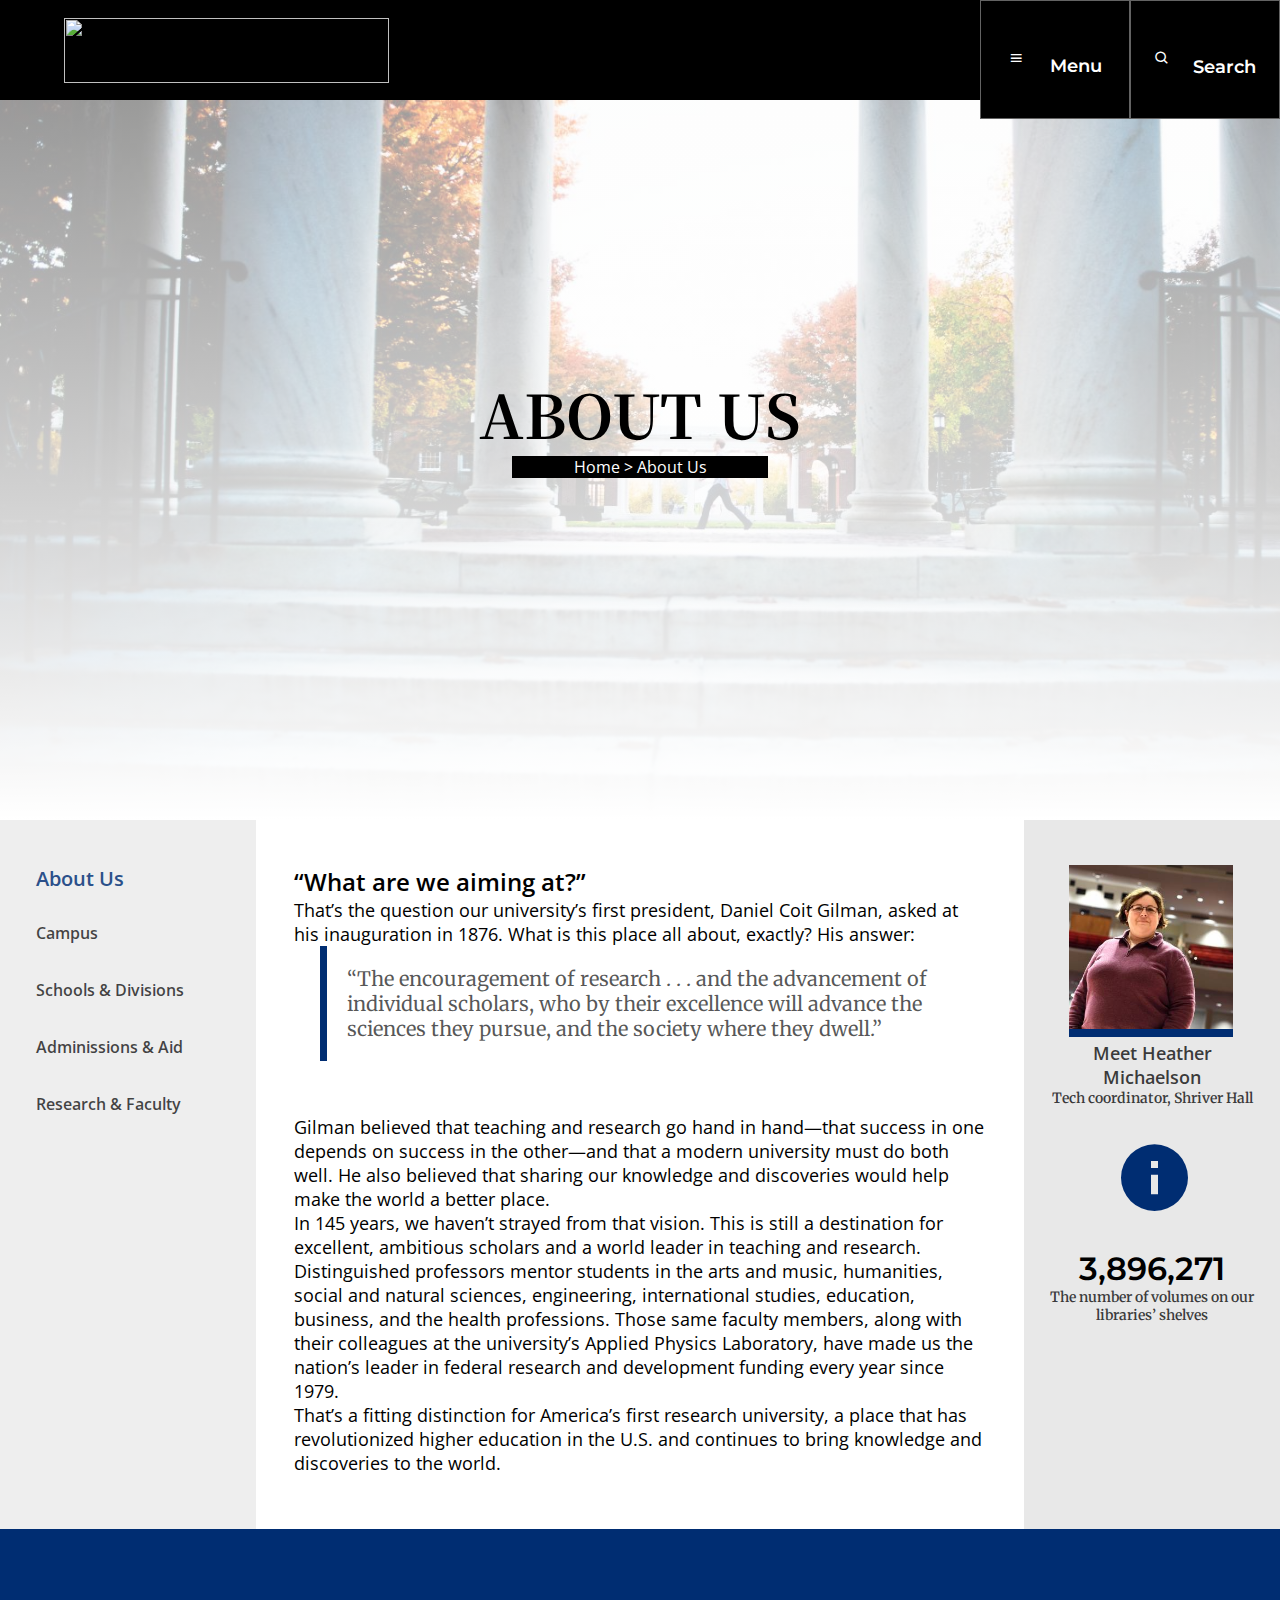
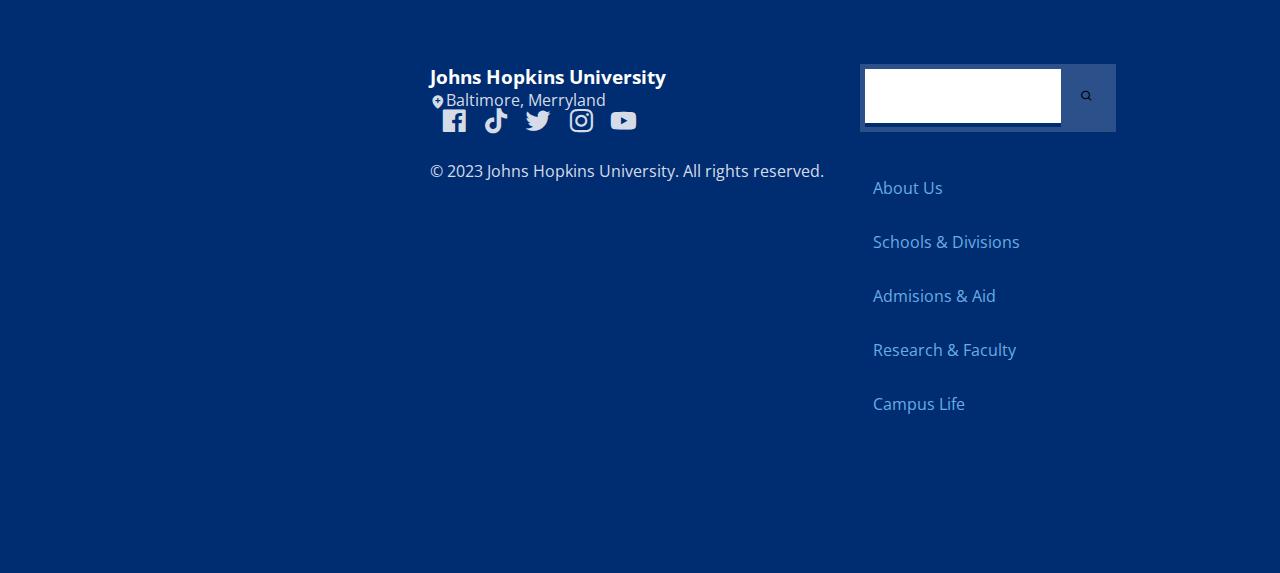
==== html/aboutUs.html @ f745ca9d "All sites - Sites related in the routes, emergent section and footer" ====
<!DOCTYPE html>
<html lang="en">

<head>
    <meta charset="UTF-8" />
    <meta name="viewport" content="width=device-width, initial-scale=1.0" />
    <link rel="stylesheet" href="../css/aboutUs.css" />
    <link href="https://unpkg.com/boxicons@2.1.4/css/boxicons.min.css" rel="stylesheet" />
    <link href="https://cdn.jsdelivr.net/npm/bootstrap@5.3.2/dist/css/bootstrap.min.css" rel="stylesheet"
        integrity="sha384-T3c6CoIi6uLrA9TneNEoa7RxnatzjcDSCmG1MXxSR1GAsXEV/Dwwykc2MPK8M2HN" crossorigin="anonymous" />
    <link rel="preconnect" href="https://fonts.googleapis.com" />
    <link rel="preconnect" href="https://fonts.gstatic.com" crossorigin />
    <link
        href="https://fonts.googleapis.com/css2?family=Merriweather:wght@700&family=Montserrat:wght@200;300;700&family=Noto+Serif+JP:wght@300&family=Open+Sans:wght@300;500;700&display=swap"
        rel="stylesheet" />
    <link rel="icon" href="../img/icon.png" />
    <title>About Us</title>
</head>

<body>
    <div class="first-section">
        <div class="header">
            <a href="../html/index.html" class="header-logo">
                <img src="https://www.jhu.edu/assets/themes/machado/assets/images/logos/university-logo-small-horizontal-white-no-clear-space-e44019a003.png"
                    alt="" />
            </a>
            <ul class="header-menus">
                <li class="menu-option" id="header-menu">
                    <a class="menu-icon">
                        <i class="bx bx-menu"></i>
                    </a>
                    <div class="menu-icon-text">
                        <p>Menu</p>
                    </div>
                </li>
                <li class="menu-option" id="header-search">
                    <a class="menu-icon">
                        <i class="bx bx-search"></i>
                    </a>
                    <div class="menu-icon-text">
                        <p>Search</p>
                    </div>
                </li>
            </ul>
        </div>

        <div class="menu-section1">
            <div class="menu-section1-item">
                <p>About Us</p>
                <div class="menu-button">
                    <a href="../html/aboutUs.html"><i class="bx bx-link-alt"></i>
                    </a>
                </div>
            </div>
            <div class="interspace"></div>
            <div class="menu-section1-item">
                <p>Schools & Divisions</p>
                <div class="menu-button">
                    <a href="../html/programs.html">
                        <i class="bx bx-link-alt"></i>
                    </a>
                </div>
            </div>
            <div class="interspace"></div>
            <div class="menu-section1-item">
                <p>Admisions & Aid</p>
                <div class="menu-button">
                    <a href="../html/admissions.html">
                        <i class="bx bx-link-alt"></i>
                    </a>
                </div>
            </div>
            <div class="interspace"></div>
            <div class="menu-section1-item">
                <p>Research & Faculty</p>
                <div class="menu-button">
                    <a href="../html/research.html">
                        <i class="bx bx-link-alt"></i>
                    </a>
                </div>
            </div>
            <div class="interspace"></div>
            <div class="menu-section1-item">
                <p>Campus Life</p>
                <div class="menu-button">
                    <a href="../html/campus.html">
                        <i class="bx bx-link-alt"></i>
                    </a>
                </div>
            </div>
        </div>
        <div class="menu-section2">
            <ul class="menu-section2-items">
                <div class="input">
                    <div class="input-group flex-nowrap">
                        <span class="input-group-text" id="addon-wrapping"><i class="bx bx-search"></i></span>
                        <input type="text" class="form-control" placeholder="" aria-label="Username"
                            aria-describedby="addon-wrapping" />
                    </div>
                </div>
                <h2>Common Searches</h2>
                <li>
                    <a href="" class="menu-section2-item-a">Why is it called Johns Hopkins</a>
                </li>
                <li>
                    <a href="" class="menu-section2-item-a">What majors and minors are offered?</a>
                </li>
                <li>
                    <a href="" class="menu-section2-item-a">Where can i dinfo information about graduate programs?</a>
                </li>
                <li>
                    <a href="" class="menu-section2-item-a">How much is tuition</a>
                </li>
                <li>
                    <a href="" class="menu-section2-item-a">What financial aid packages are available</a>
                </li>
                <li><a href="" class="menu-section2-item-a">How do i apply?</a></li>
                <li>
                    <a href="" class="menu-section2-item-a">How do i get to campus?</a>
                </li>
                <li>
                    <a href="" class="menu-section2-item-a">Where can i find job listings</a>
                </li>
                <li>
                    <a href="" class="menu-section2-item-a">Where can i log in myJHU?</a>
                </li>
            </ul>
        </div>

        <div class="main-content">
            <div class="main-text-container">
                <div class="main-text">
                    <h1>ABOUT US</h1>
                    <div class="path-section">
                        <p>Home > About Us</p>
                    </div>
                </div>
            </div>
        </div>
    </div>

    <div class="contentSection">
        <div class="route">
            <div class="element">
                <a href="../html/aboutUs.html">About Us</a>
            </div>
            <div class="element">
                <a href="../html/campus.html">Campus</a>
            </div>
            <div class="element">
                <a href="../html/programs.html">Schools & Divisions</a>
            </div>
            <div class="element">
                <a href="../html/admissions.html">Adminissions & Aid</a>
            </div>
            <div class="element">
                <a href="../html/research.html">Research & Faculty</a>
            </div>
        </div>

        <div class="info">
            <div class="section1">
                <h2>“What are we aiming at?”</h2>
                <p>
                    That’s the question our university’s first president, Daniel Coit
                    Gilman, asked at his inauguration in 1876. What is this place all
                    about, exactly? His answer:
                </p>
                <p>
                    “The encouragement of research . . . and the advancement of
                    individual scholars, who by their excellence will advance the
                    sciences they pursue, and the society where they dwell.”
                </p>
            </div>

            <div class="section2">
                <p>
                    Gilman believed that teaching and research go hand in hand—that
                    success in one depends on success in the other—and that a modern
                    university must do both well. He also believed that sharing our
                    knowledge and discoveries would help make the world a better place.
                </p>
                <p>
                    In 145 years, we haven’t strayed from that vision. This is still a
                    destination for excellent, ambitious scholars and a world leader in
                    teaching and research. Distinguished professors mentor students in
                    the arts and music, humanities, social and natural sciences,
                    engineering, international studies, education, business, and the
                    health professions. Those same faculty members, along with their
                    colleagues at the university’s Applied Physics Laboratory, have made
                    us the nation’s leader in federal research and development funding
                    every year since 1979.
                </p>
                <p>
                    That’s a fitting distinction for America’s first research
                    university, a place that has revolutionized higher education in the
                    U.S. and continues to bring knowledge and discoveries to the world.
                </p>
            </div>
        </div>

        <div class="students">
            <div class="student">
                <a href="">
                    <img src="../img/michaelson_thumb-300x300.jpg" alt="" />
                </a>
                <p>Meet Heather Michaelson</p>
                <p>Tech coordinator, Shriver Hall</p>
            </div>
            <div class="tip">
                <i class="bx bxs-info-circle"></i>
                <h1>3,896,271</h1>
                <p>The number of volumes on our libraries’ shelves</p>
            </div>
        </div>
    </div>

    <footer>
        <div class="sectionFooter">
            <div class="logoContainer">
                <img src="https://www.jhu.edu/assets/themes/machado/assets/images/logos/university-logo-small-horizontal-white-156eae9527.svg"
                    alt="" />
            </div>
        </div>
        <div class="sectionFooter">
            <h3>Johns Hopkins University</h3>
            <div class="location">
                <i class="bx bxs-location-plus"></i>
                <p>Baltimore, Merryland</p>
            </div>
            <div class="socialMedia">
                <i class="bx bxl-facebook-square"></i>
                <i class="bx bxl-tiktok"></i>
                <i class="bx bxl-twitter"></i>
                <i class="bx bxl-instagram"></i>
                <i class="bx bxl-youtube"></i>
            </div>
            <p class="copyright">
                © 2023 Johns Hopkins University. All rights reserved.
            </p>
        </div>
        <div class="sectionFooter">
            <ul>
                <li class="inputFooter">
                    <input type="text" />
                    <button>
                        <i class="bx bx-search"></i>
                    </button>
                </li>
                <li>
                    <a href="../html/aboutUs.html">
                        <p>About Us</p>
                    </a>
                </li>
                <li>
                    <a href="../html/programs.html">
                        <p>Schools & Divisions</p>
                    </a>
                </li>
                <li>
                    <a href="../html/admissions.html">
                        <p>Admisions & Aid</p>
                    </a>
                </li>
                <li>
                    <a href="../html/research.html">
                        <p>Research & Faculty</p>
                    </a>
                </li>
                <li>
                    <a href="../html/campus.html">
                        <p>Campus Life</p>
                    </a>
                </li>
            </ul>
        </div>
    </footer>

    <script src="../js/menus.js"></script>
</body>

</html>
---- css/aboutUs.css ----
*{
    box-sizing: border-box;
    margin: 0;
    padding: 0;
}

:root{
    scroll-behavior: smooth;
    --fontOpenSans: 'Open Sans', sans-serif;
    --fontMontserrat: 'Montserrat', sans-serif;
    --fontMarriweather: 'Merriweather', serif;
    --fontNotoSerif: 'Noto Serif JP', serif;
    --color1: rgb(0,45,114);
    --color2: rgb(43,80,138);
    --color3: rgb(0,114,206);
    --color4: rgb(104,172,229);
    --color5: rgb(22,63,126);
    --color6: rgb(49,38,29);
    --color7: rgb(213,220,232);
}

body,html{
    
}

.header{
    height: 100vh;
    width: 100%;
    height: 100px;
    display: flex;
    justify-content: space-between;
    background-color: #000;
}

.page-content{
    z-index: 1;
}

.first-section{
    
    background-repeat: no-repeat;
    background-size: cover;
    background-position:center;
    scroll-snap-align: center;
}

.header-logo{
    width: 325px;
    height: 65%;
    margin-left: 5vw;
    margin-top: 2vh;
}

.header-logo img{
    width: 100%;
    height: 100%;
}

.header-menus{
    text-align: right;
    display: flex;
}

.menu-option{
    list-style-type: none;
    width: 150px;
    height: 119%;
    display: flex;
    align-items: center;
    justify-content: space-evenly;
    border: solid 1px rgba(255, 255, 255, 0.39);
    cursor: pointer;
    background-color: black;
}

.menu-icon-text{
    display: flex;
    align-items: center;
}

.menu-icon-text p{
    margin-top: 25%;
    font-family: var(--fontMontserrat);
    font-weight: 600;
    font-size: 18px;
    color: white;
}

.menu-icon i{
    color: white;
}


.menu-option:hover{
    background-color: var(--color2);
    transition: background-color 0.3s ease;
}

.menu-option:hover .menu-icon i{
    transform: scale(1.5, 1.5);
    transition: transform 0.3s ease;
}

.menu-option:hover .menu-icon-text p{
    color: white;
    transition: color 0.3s ease-in-out;
}

.menu-section1, .menu-section2{
    position: fixed;
    top: 0;
    right: 0;
    width: 30vw;
    height: 100%;
    background-image: linear-gradient(90deg, var(--color1) 100%, var(--color1) 100%, rgba(0,45,144,1) 100%);
    display: flex;
    flex-direction: column;
    justify-content: space-evenly;
    align-items: center;
    transition: transform .3s ease-in-out;
    transform: translate(110%);
    box-shadow: 0 0 6px rgba(0, 0, 0, .5);
    z-index: 2;
}

.menu-section1{
    display: flex;
    flex-direction: column;
    padding-inline: 30px;
    padding-top: 50px;
}

.menu-section1-item{
    display: flex;
    flex-direction: row;
    justify-content: space-between;
    align-items: center;
    width: 100%;
    height: 30px;
}

.menu-section1-item p{
    text-align: left;
    font-family: var(--fontOpenSans);
    font-size: 20px;
    color: white;
    margin-bottom: 0;
}

.menu-section2{
    padding-top: 3vh;
    padding-right: 2vw;
}

.menu-section2-items{
    list-style-type: none;
}

.menu-section2-items li{
    margin-top: 2vh;
    padding-inline: 1vw;
    border-radius: .5rem;
}

.menu-section2-items li:hover{
    background-color: var(--color2);
}

.menu-section2 h2{
    color: white;
    font-family: var(--fontOpenSans);
    margin-top: 3vh;
    margin-bottom: 3vh;
}

.menu-section2-item-a{
    text-decoration: none;
    color: var(--color4);
    
}

.menu-button{
    cursor: pointer;
    background-color: var(--color5);
    width: 30px;
    height: 100%;
    display: flex;
    align-items: center;
    justify-content: center;
    border-radius: .7rem;
}

.menu-button img{
    width: 60%;
    height: 60%;
    color: rgba(255, 255, 255, 0.349);
}

.menu-button:hover{
    background-color: var(--color3);
    transition: background-color 0.3s ease;
}

.menu-button:hover i{
    color: white;
    transition: color 0.3s ease;
    transform: scale(1.2, 1.2);
    transition: transform 0.3s ease;
}

.main-content{
    grid-column: 2 / 3;
    display: grid;
    grid-template-columns: 20vw 1fr 20vw;
    height: 80vh;

    background-image:linear-gradient(0deg, rgba(255,255,255,1) 0%, rgba(253, 253, 253, 0.603) 100%),url('../img/11-1600x800.jpg');
    background-size: cover; /* Ajusta la imagen para cubrir todo el fondo */
    background-repeat: no-repeat; 
}


.main-text-container{
    display: grid;
    grid-column: 2/3;
    grid-template-rows: 1fr 40vh 1fr;
}

.main-text-container .main-text{
    grid-row: 2/3;
    text-align: center;
    margin-top: 10vh;
}

.main-text-container .main-text h1{
    font-family: var(--fontNotoSerif);
    font-size: 60px;
}

.main-text-container .main-text .path-section{
    background-color: #000;
    font-family: var(--fontOpenSans);
    margin-inline: 20vw;
    color: white;
}

.contentSection{
    display: flex;
    justify-content: space-evenly;
}

.route{
    width: 20vw;
    padding-left: 2vw;
    padding-top: 5vh;
    background-color: rgb(238, 238, 238);
}

.route .element{
    margin-bottom: 3vh;
    height: 30px;
    width: 15vw;
}

.route .element:first-child a{
    color: var(--color2);
    font-size: 20px;

}

.route .element a{
    text-decoration: none;
    font-family: var(--fontOpenSans);
    font-weight: 600;
    font-size: 16px;
    padding: 10px;
    color: rgba(0, 0, 0, 0.726);
}

.route .element:hover{
    background-color: rgba(128, 128, 128, 0.466);
    transform: translateX(5%);
    transition: 0.3 background-color ease;
    transition: 0.3s transform ease;
}

.info{
    width: 60vw;
    padding-inline: 3vw;
    padding-top: 5vh;
}

.info h2{
    font-family: var(--fontOpenSans);
    font-weight: 600;
}

.info p{
    font-family: var(--fontOpenSans);
}

.info button{
    padding-inline: 2vw;
    border: solid 2px black;
    background-color: white;
    font-family: var(--fontOpenSans);
    font-weight: 600;
    color: rgba(0, 0, 0, 0.836);
    transition: 0.3 color ease;
    transition: 0.3s background-color ease;
    transition: 0.3s border-color ease;
}

.info button:hover{
    
    background-color: var(--color3);
    color: white;
    border: solid var(--color3);
}

.info .section1, .info .section2, .info .section3, .info .section4{
    margin-bottom: 6vh;
}

.info .section1 p, .info .section2 p{
    font-family: var(--fontOpenSans);
    font-size: 18px;
}

.info .section1 p:nth-child(3){
    width: 50vw;
    border-left: solid 7px var(--color1);
    padding: 20px;
    margin-left: 2vw;
    font-family: var(--fontMarriweather);
    color: #000000a8;
    font-size: 20px;
}

.info .section2 .profile{
    display: flex;
    height: 50px;
    border-radius: 10em;
}

.info .section2 .profile a img{
    width: auto;
    height: 100%;
    border-radius: 150px;
}

.info .section2 .profile p:first-of-type{
    margin-top: 2vh;
    margin-left: 1vw;
    font-weight:600;
    font-size: 17px;
}

.students{
    width: 20vw;
    padding-inline: 2vw;
    background-color: rgba(228, 228, 228, 0.835)
}

.students a img{
    width: 80%;
    height: 80%;
    margin-left: 1.5vw;
    margin-top: 5vh;
    border-bottom: solid 8px var(--color1);
}

.students p{
    margin: 0;
    font-family: var(--fontMarriweather);
    font-weight: 600;
    font-size: 14px;
    text-align: center;
    color: rgba(0, 0, 0, 0.767);
}

.students .student p:first-of-type{
    font-size: 18px;
    font-family: var(--fontOpenSans);

}

.students .tip i{
    scale: 500%;
    margin-bottom: 7vh;
    margin-top: 7vh;
    margin-left: 7.5vw;
    color: var(--color1);
}

.students .tip h1{
    text-align: center;
    font-family: var(--fontMontserrat);
    font-weight: 600;
}

footer{
    display: grid;
    grid-template-columns: 1fr 1fr 1fr;
    gap: 10px;
    background-color: var(--color1);
    font-family: var(--fontOpenSans);
    padding-top: 15vh;
    padding-bottom: 15vh;
    scroll-snap-align: start;
}

footer ul{
    list-style: none;
}

footer a{
    text-decoration: none;
}

footer .sectionFooter:nth-child(2){
    padding-top: 0vh;
}

.sectionFooter:nth-child(2) h3{
    color: white;
}

.location{
    display: flex;
    color: var(--color7);
}

.location i{
    margin-top: 5px;
}

.socialMedia{
    margin-bottom: 3vh;
    padding-left: 2vw;
}

.socialMedia i{
    color: var(--color7);
    width: 3vw;
    transform: scale(190%);
}

.socialMedia i:hover{
    color: var(--color4);
    transition: 0.3s color ease;
}

.copyright{
    color: var(--color7);
}

.sectionFooter:nth-child(3){
    
    padding-right: 3vw;

}

.sectionFooter:nth-child(3) .inputFooter{
    display: flex;
    width: 20vw;
    height: 7.5vh;
    border: 0;
    padding:0;
    border: solid 5px var(--color2);
    margin-bottom: 4vh;
}

.inputFooter input{
    border: 0;
    width: 100%;
    height: 6vh;
    padding-inline: 1vw;
    font-family: var(--fontOpenSans);
}

.inputFooter input:focus{
    outline: none; /* Quita el contorno al seleccionar el input */
    border-color: var(--color4); /* Cambia el color del borde al seleccionar el input */
    box-shadow: 0 0 5px var(--color4);
}

.inputFooter button{
    border: 0;
    width: 5vw;
    background-color: var(--color2);
}

.inputFooter button:hover{
    background-color: var(--color1);
    transition: 0.3s background-color ease;
}

.inputFooter button:hover i{
    color: white;
    transition: 0.3s transform ease;
    transform: scale(120%);
}

.sectionFooter:nth-child(3) ul li{
    width: 80%;
    height: 6vh
}

.sectionFooter:nth-child(3) ul li:hover{
    cursor: pointer;
    background-color: var(--color5);
    transition: 0.4s background-color ease;
}

.sectionFooter:nth-child(3) ul li:hover a p{
    color: white;
    transition: 0.4s color ease;
}

.sectionFooter:nth-child(3) ul li a p{
    color: var(--color4);
    padding-top: 1vh;
    padding-left: 1vw;
}


.spread{
    transform: translate(0);
}

@media screen and (max-width:800px){

    .header{
        flex-direction: column;
        align-items: center;
    }
    .header-menus{
        visibility: hidden;
    }
    .header-logo img{
        width: 80%;
        height: 80%;
        margin-top: 2vh;
    }
    .main-content{
        display: flex;
        justify-content: flex-start;
        height: 30vh;

    }

    .main-content h1, .main-content p{
        text-align: left;
    }

    .main-content .main-text-container h1{
        font-size: 30px;
        margin-left: 3vw;
    }
    .path-section{
        margin-left: 3vw !important;
        font-size: 18px ;
    }

    .info{
        width: 70vw;
    }
    .students{
        width: 30vw;
    }
    .route{
        display: none;
        visibility: hidden;
    }

    .info .section4{
        display: flex;
        flex-direction: column;
        padding-inline: 5vw;
        width: 65vw;
    }
    .info .section4 p{
        width: 100%;
        text-align: justify;
    }
    .info .section4 h2{
        margin-right: 5vw;
    }
    footer{
        display: flex;
        flex-direction: column;
    }
    .sectionFooter >*{
        justify-content: center;
        text-align: center;
    }
    .socialMedia{
        display: flex;
        justify-content: space-evenly;
    }
    .sectionFooter:nth-child(3) .inputFooter{
        width: 80vw;
    }
    .inputFooter button{
        width: 10vw;
    }
    .sectionFooter:nth-child(3) ul li {
        width: 85vw;
    }
}

@media screen and (max-width:600px) {
    .header .header-logo img{
        justify-content: center;
        width: 65%;
        height: 65%;
        margin-inline: 10vw;
    }
    .students{
        display: none;
        visibility: hidden;
    }
}
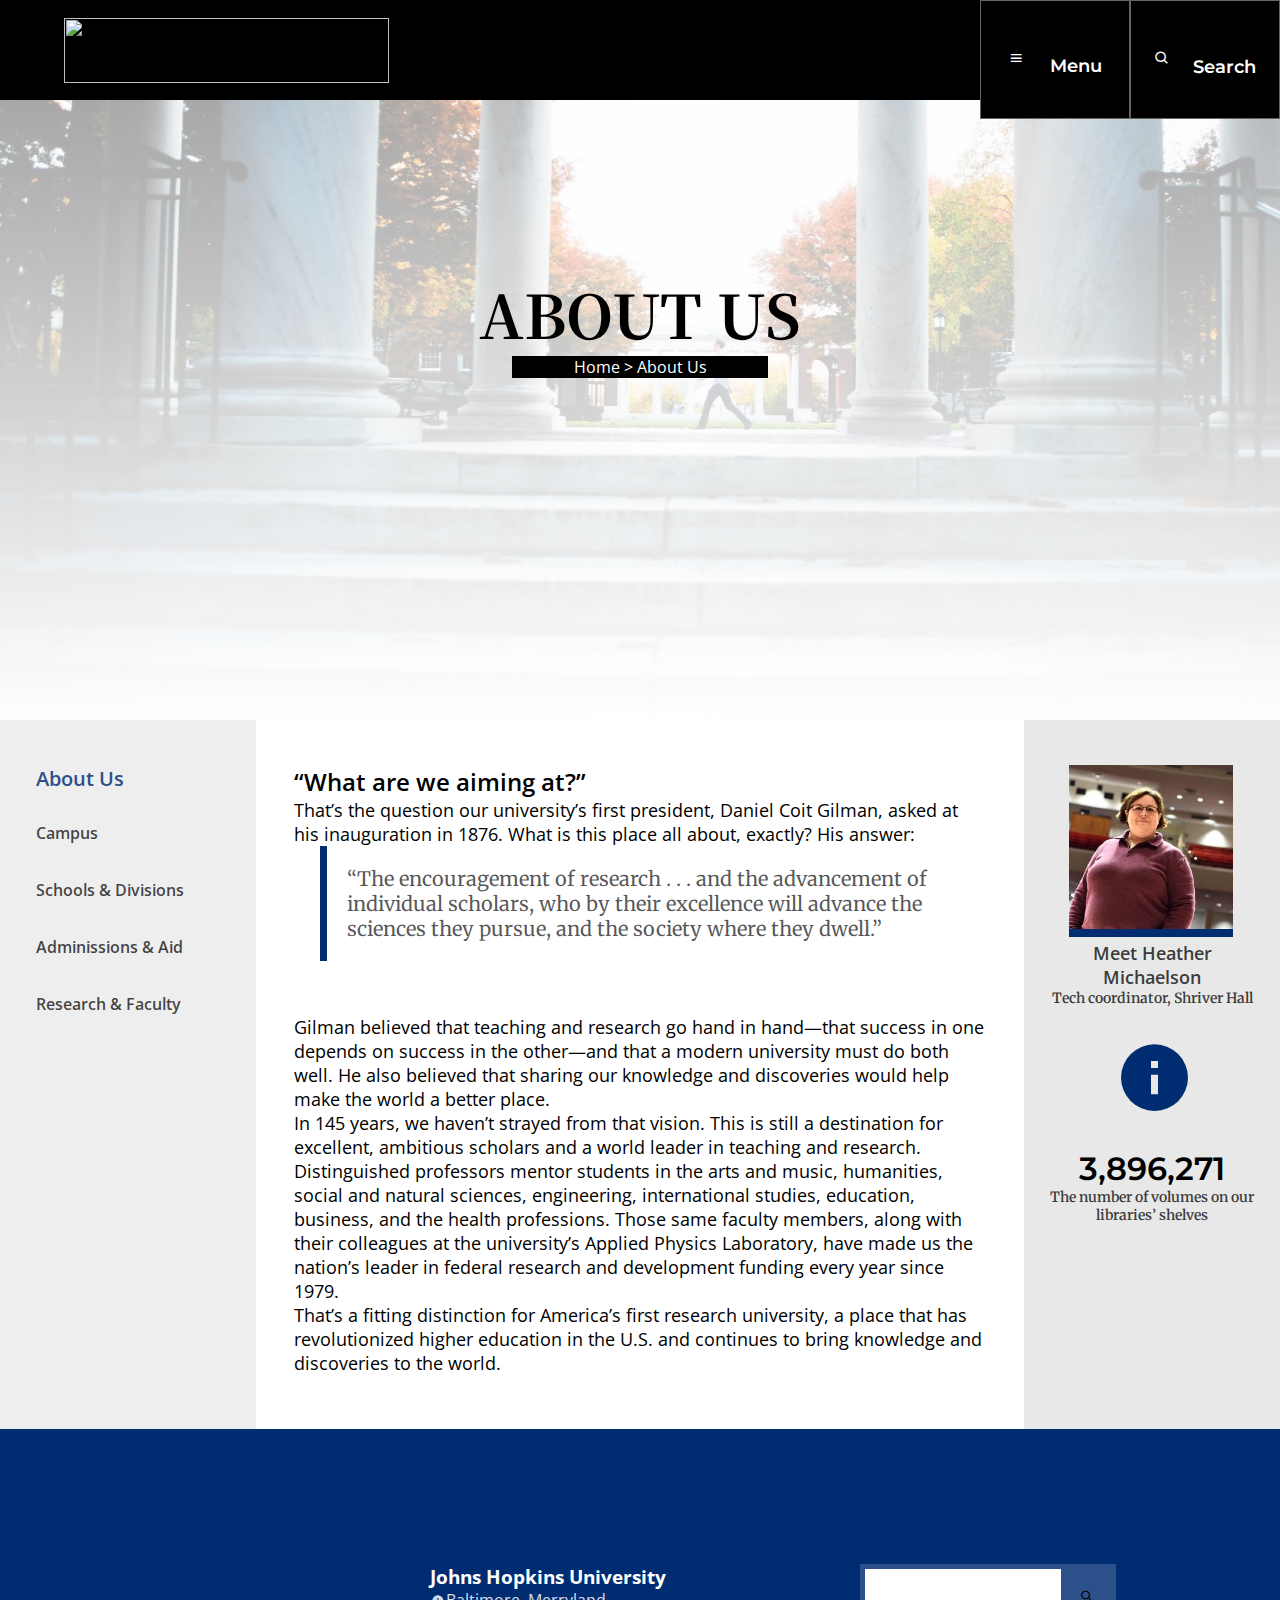
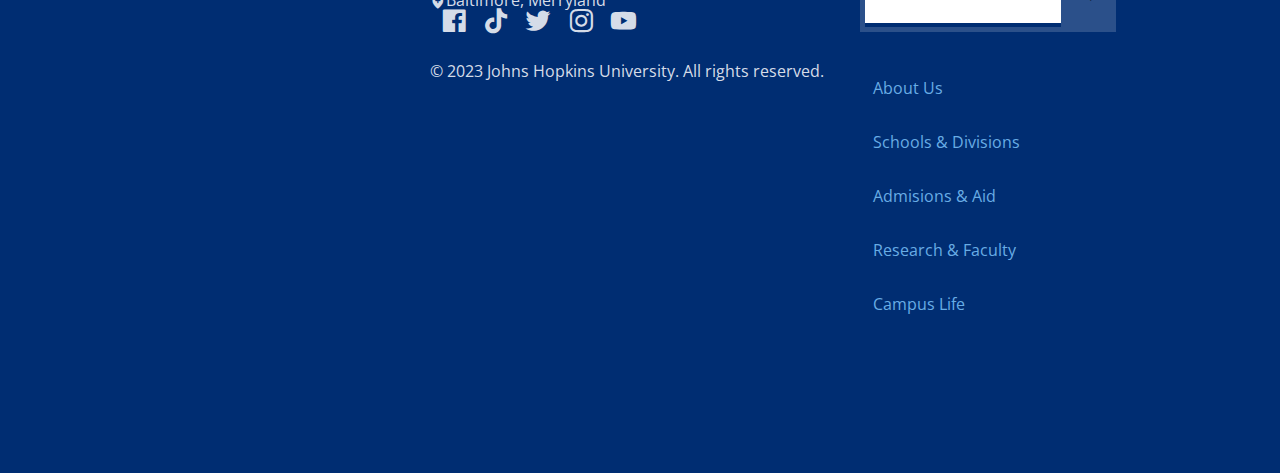
==== commit 0e46ea25: "New header color transition" ====
--- a/html/aboutUs.html
+++ b/html/aboutUs.html
@@ -21,7 +21,7 @@
     <div class="first-section">
         <div class="header">
             <a href="../html/index.html" class="header-logo">
-                <img src="https://www.jhu.edu/assets/themes/machado/assets/images/logos/university-logo-small-horizontal-white-no-clear-space-e44019a003.png"
+                <img class="logo" src="https://www.jhu.edu/assets/themes/machado/assets/images/logos/university-logo-small-horizontal-white-no-clear-space-e44019a003.png"
                     alt="" />
             </a>
             <ul class="header-menus">
@@ -277,6 +277,7 @@
     </footer>
 
     <script src="../js/menus.js"></script>
+    <script src="../js/header.js"></script>
 </body>
 
 </html>--- a/css/aboutUs.css
+++ b/css/aboutUs.css
@@ -23,13 +23,23 @@
     
 }
 
+
 .header{
     height: 100vh;
     width: 100%;
     height: 100px;
     display: flex;
     justify-content: space-between;
+    position: fixed;
+    z-index: 1;
+
     background-color: #000;
+    transition: 0.3s background-color ease;
+}
+
+.header.sticky{
+    background-color: white;
+    transition: 0.3s background-color ease;
 }
 
 .page-content{
@@ -524,7 +534,9 @@
     padding-left: 1vw;
 }
 
-
+.sticky{
+    background-color: white;
+}
 .spread{
     transform: translate(0);
 }
@@ -586,6 +598,9 @@
     }
     .info .section4 h2{
         margin-right: 5vw;
+    }
+    .students .tip i{
+        margin-left: 12vw;
     }
     footer{
         display: flex;
